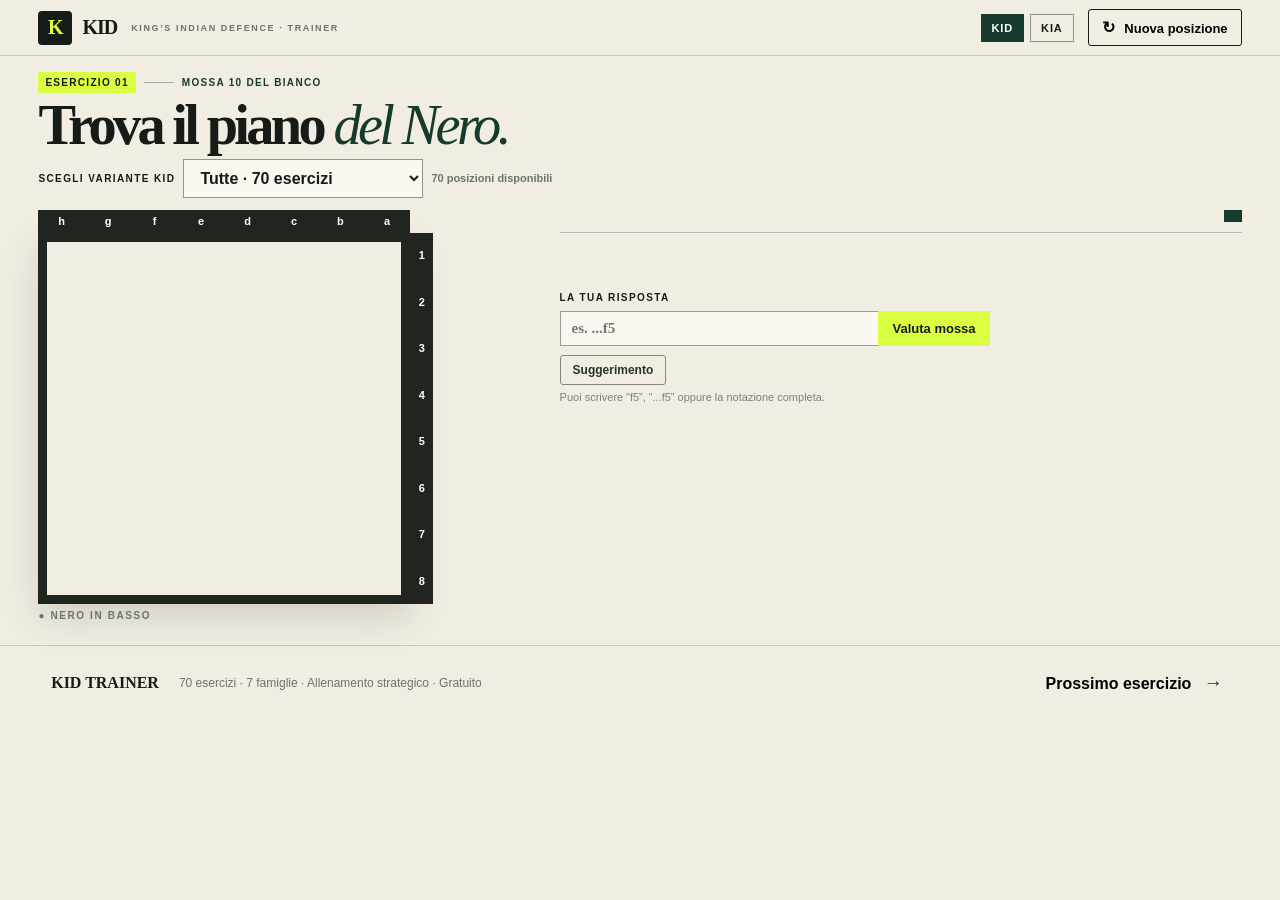
==== index.html @ 080a8f48 "Normalize chess piece notation everywhere v21" ====
<!doctype html><html lang="it"><head><meta charset="utf-8"><meta name="viewport" content="width=device-width,initial-scale=1"><meta name="description" content="Allenatore gratuito per le posizioni tipiche della King's Indian Defence."><title>KID — King's Indian Defence Trainer</title><link rel="stylesheet" href="style.css?v=20260824-21"><link rel="stylesheet" href="boardfix.css?v=20260824-21"><style>.hint-button{margin-top:9px;border:1px solid #7f857f;background:transparent;color:#26342d;padding:7px 12px;border-radius:3px;font-size:12px;font-weight:800}.hint-button:hover{background:#e8e5dc}.hint-choices{margin-top:9px;display:grid;grid-template-columns:repeat(2,minmax(0,1fr));gap:7px;max-width:430px}.hint-choices.hidden{display:none}.hint-choice{display:flex;align-items:center;gap:9px;width:100%;min-height:38px;padding:7px 10px;border:1px solid #a4a8a3;background:#faf8f0;color:#171b18;text-align:left;border-radius:3px;font-weight:800}.hint-letter{display:grid;place-items:center;flex:0 0 25px;height:25px;background:#163a2c;color:#fff;border-radius:2px;font-size:11px;font-weight:900}.hint-move{font-family:Georgia,serif;font-size:15px}.hint-note{grid-column:1/-1;margin-top:3px;font-size:10px;color:#747a75}@media(max-width:560px){.hint-choices{grid-template-columns:1fr}}</style></head><body><header class="topbar"><a class="brand" href="index.html?v=20260824-21" aria-label="KID home"><span class="brand-mark">K</span><span>KID</span></a><div class="tag">KING’S INDIAN DEFENCE · TRAINER</div><nav class="mode-nav"><a class="active" href="index.html?v=20260824-21">KID</a><a href="kia.html?v=20260824-21">KIA</a></nav><button id="newTop" class="new-button" type="button"><span>↻</span> Nuova posizione</button></header><main id="top"><section class="hero"><div class="eyebrow"><span id="exerciseNumber">ESERCIZIO 01</span><i></i><b id="moveNumber">Mossa 10 del Bianco</b></div><h1>Trova il piano <em>del Nero.</em></h1><div class="family-picker"><label for="familySelect">Scegli variante KID</label><select id="familySelect"><option value="ALL">Tutte · 70 esercizi</option><option value="MAR_DEL_PLATA">Mar del Plata · 10</option><option value="SAEMISCH">Sämisch · 10</option><option value="FIANCHETTO">Fianchetto · 10</option><option value="FOUR_PAWNS">Quattro Pedoni · 10</option><option value="AVERBAKH">Averbakh · 10</option><option value="PETROSIAN">Petrosian · 10</option><option value="GLIGORIC">Gligorić · 10</option></select><span id="familyCount">70 posizioni disponibili</span></div></section><section class="trainer"><div class="board-wrap"><div id="board" class="board"></div><div class="orientation">● NERO IN BASSO</div></div><div class="panel"><div class="variation"><span id="opening"></span><b id="lastMove"></b></div><p id="question" class="question"></p><form id="answerForm" style="margin-top:10px;max-width:430px"><label for="moveInput">La tua risposta</label><div class="answer-row" style="max-width:430px"><input id="moveInput" style="padding:8px 11px;font-size:15px" placeholder="es. ...f5" autocomplete="off"><button type="submit" style="padding:0 14px;font-size:13px">Valuta mossa</button></div><button id="hintButton" class="hint-button" type="button" aria-expanded="false">Suggerimento</button><div id="hintChoices" class="hint-choices hidden"></div><small>Puoi scrivere “f5”, “...f5” oppure la notazione completa.</small></form><div id="feedback" class="feedback hidden"><div class="score"><strong id="scoreValue"></strong><span>/10</span></div><div><h3 id="scoreTitle"></h3><p id="scoreText"></p></div></div><div id="solution" class="solution hidden"><span>MIGLIORE CONTINUAZIONE</span><strong id="bestMove"></strong><p id="idea"></p></div></div></section></main><footer><span>KID TRAINER</span><p>70 esercizi · 7 famiglie · Allenamento strategico · Gratuito</p><button id="newBottom">Prossimo esercizio <b>→</b></button></footer><script src="script.js?v=20260824-21"></script><script src="coordinates.js?v=20260824-21"></script><script src="ui-cleanup.js?v=20260824-21"></script><script>(function(){const btn=document.getElementById('hintButton'),box=document.getElementById('hintChoices'),inp=document.getElementById('moveInput'),form=document.getElementById('answerForm'),letters=['A','B','C','D'];if(!btn||!box||!inp||!form)return;function clean(v){return String(v||'').toLowerCase().replace(/[+#?!\s]/g,'').replace(/^\d+\.\.\./,'').replace(/^\.\.\./,'')}function notation(v){v=String(v||'').replace(/^\d+\.\.\./,'').replace(/^\.\.\./,'');return v.replace(/^([kqrbn])/i,m=>m.toUpperCase())}function raw(e){if(e&&e.best)return notation(e.best);if(e&&Array.isArray(e.answers)&&e.answers.length)return notation(e.answers[0]);return''}function hide(){box.classList.add('hidden');box.innerHTML='';btn.setAttribute('aria-expanded','false')}function shuffle(a){a=[...a];for(let i=a.length-1;i>0;i--){const j=Math.floor(Math.random()*(i+1));[a[i],a[j]]=[a[j],a[i]]}return a}function show(){if(typeof exercises==='undefined'||typeof current==='undefined')return;const e=exercises[current],correct=raw(e),pool=exercises.filter(x=>x!==e&&x.family===e.family).map(raw).concat(exercises.filter(x=>x!==e).map(raw)),seen=new Set([clean(correct)]),wrong=[];for(const m of pool){const k=clean(m);if(m&&k&&!seen.has(k)){seen.add(k);wrong.push(notation(m))}if(wrong.length===3)break}const moves=shuffle([correct,...wrong.slice(0,3)]);box.innerHTML='';moves.forEach((m,i)=>{m=notation(m);const b=document.createElement('button');b.type='button';b.className='hint-choice';b.innerHTML='<span class="hint-letter">'+letters[i]+'</span><span class="hint-move">...'+m+'</span>';b.addEventListener('click',()=>{inp.value='...'+m;form.requestSubmit()});box.appendChild(b)});const n=document.createElement('div');n.className='hint-note';n.textContent='Seleziona A, B, C o D: la valutazione parte subito.';box.appendChild(n);box.classList.remove('hidden');btn.setAttribute('aria-expanded','true')}btn.addEventListener('click',()=>box.classList.contains('hidden')?show():hide());['newTop','newBottom'].forEach(id=>document.getElementById(id)?.addEventListener('click',hide));document.getElementById('familySelect')?.addEventListener('change',hide);function normalizeVisible(){['lastMove','bestMove'].forEach(id=>{const el=document.getElementById(id);if(!el||!el.textContent)return;el.textContent=el.textContent.replace(/(^|(?:\d+\.{1,3}|\.\.\.))([kqrbn])(?=[a-h1-8x])/gi,(s,p,c)=>p+c.toUpperCase())});document.querySelectorAll('.hint-move').forEach(el=>{el.textContent=el.textContent.replace(/(^|\.\.\.)([kqrbn])(?=[a-h1-8x])/i,(s,p,c)=>p+c.toUpperCase())})}new MutationObserver(normalizeVisible).observe(document.body,{childList:true,subtree:true,characterData:true});normalizeVisible()})();</script></body></html>
---- style.css ----
:root{--ink:#171b18;--paper:#f1ede3;--acid:#d9ff43;--forest:#163a2c;--muted:#6d746e}*{box-sizing:border-box}html{scroll-behavior:smooth}body{margin:0;background:var(--paper);color:var(--ink);font-family:Arial,Helvetica,sans-serif}button,input,select{font:inherit}button{cursor:pointer}.topbar{height:68px;display:flex;align-items:center;padding:0 4vw;border-bottom:1px solid #c9c5bb;gap:22px}.brand{display:flex;align-items:center;gap:10px;color:var(--ink);text-decoration:none;font:900 23px Georgia,serif;letter-spacing:-1px}.brand-mark{display:grid;place-items:center;width:38px;height:38px;background:var(--ink);color:var(--acid);border-radius:4px;font-size:22px}.tag{font-size:10px;font-weight:800;letter-spacing:.18em;color:var(--muted)}.mode-nav{display:flex;gap:6px;margin-left:auto}.mode-nav a{display:inline-flex;align-items:center;justify-content:center;min-width:46px;padding:9px 11px;border:1px solid #8f948e;color:var(--ink);text-decoration:none;font-size:11px;font-weight:900;letter-spacing:.08em}.mode-nav a.active{background:var(--forest);border-color:var(--forest);color:#fff}.mode-nav a:hover{background:var(--acid);border-color:var(--ink);color:var(--ink)}.new-button{border:1px solid var(--ink);background:transparent;padding:10px 16px;border-radius:3px;font-weight:800}.new-button:hover{background:var(--ink);color:#fff}.new-button span{display:inline-block;margin-right:6px;font-size:16px}.hero{padding:30px 4vw 18px;max-width:1500px;margin:auto}.eyebrow{display:flex;align-items:center;gap:10px;color:var(--forest);font-size:11px;font-weight:900;letter-spacing:.13em;text-transform:uppercase}.eyebrow span{background:var(--acid);color:var(--ink);padding:6px 8px}.eyebrow i{width:30px;height:1px;background:#a9aaa3}.eyebrow b{font-weight:900}h1{margin:12px 0 10px;font:700 clamp(44px,6vw,84px)/.86 Georgia,serif;letter-spacing:-.065em;white-space:nowrap}h1 em{color:var(--forest);font-weight:400}.hero>p{max-width:620px;margin:0;font:15px/1.45 Georgia,serif;color:#525953}.family-picker{margin-top:18px;display:flex;align-items:center;gap:10px;flex-wrap:wrap}.family-picker label{margin:0;font-size:10px}.family-picker select{min-width:250px;padding:11px 40px 11px 13px;border:1px solid #91968f;background:#faf8f0;color:var(--ink);font-weight:800;outline:none}.family-picker select:focus{border-color:var(--forest);box-shadow:0 0 0 2px #d9ff4366}.family-picker span{font-size:11px;color:var(--muted);font-weight:700}.trainer{max-width:1500px;margin:0 auto;padding:6px 4vw 44px;display:grid;grid-template-columns:minmax(320px,535px) minmax(340px,1fr);gap:clamp(26px,5vw,76px);align-items:start}.board-wrap{position:relative;width:88%;max-width:535px;padding-top:26px;padding-right:26px}.board{width:100%;aspect-ratio:1;display:grid;grid-template-columns:repeat(8,1fr);border:10px solid #202520;box-shadow:0 14px 34px #25312828}.square{display:grid;place-items:center;position:relative}.light{background:#ded9ca}.dark{background:#41624f}.piece{font-family:"Times New Roman",serif;font-size:clamp(26px,4.4vw,55px);line-height:1;transform:translateY(-2px)}.white-piece{color:#faf8ed;text-shadow:0 1px 1px #000,0 0 2px #000}.black-piece{color:#111a14;text-shadow:0 1px 0 #8ba08c}.coord{display:none!important}.board-files-top{position:absolute;top:0;left:10px;right:36px;height:26px;display:grid;grid-template-columns:repeat(8,1fr);align-items:center;background:#202520;color:#fff;font:900 12px/1 Arial,sans-serif;text-transform:lowercase}.board-files-top span{text-align:center}.board-ranks-right{position:absolute;top:36px;right:0;bottom:26px;width:26px;display:grid;grid-template-rows:repeat(8,1fr);align-items:center;background:#202520;color:#fff;font:900 12px/1 Arial,sans-serif}.board-ranks-right span{text-align:center}.orientation{margin-top:9px;font-size:10px;font-weight:800;letter-spacing:.16em;color:var(--muted)}.panel{padding-top:0}.variation{display:flex;justify-content:space-between;align-items:center;padding-bottom:13px;border-bottom:1px solid #bbb9b1;font-size:10px;text-transform:uppercase;letter-spacing:.12em;font-weight:800;color:var(--muted)}.variation b{background:var(--forest);color:#fff;font-size:14px;padding:7px 10px;letter-spacing:0}.question{color:#555c56;font:16px/1.45 Georgia,serif;min-height:42px;margin-top:18px}form{margin-top:14px;max-width:470px}label{display:block;font-size:10px;text-transform:uppercase;font-weight:900;letter-spacing:.14em;margin-bottom:8px}.answer-row{display:flex;max-width:470px}input{min-width:0;flex:1;padding:10px 12px;background:#faf8f0;border:1px solid #999c96;border-right:0;outline:none;font:700 15px Georgia,serif}input:focus{border-color:var(--forest);box-shadow:inset 4px 0 var(--acid)}.answer-row button{padding:0 16px;border:0;background:var(--acid);color:var(--ink);font-weight:900;font-size:13px}.answer-row button:hover{background:#c7ef2c}form small{display:block;margin-top:6px;color:#7b807b;font-size:11px}.feedback{display:flex;gap:16px;align-items:center;margin-top:18px;padding:15px;border:1px solid #b8bcb5;background:#f8f5ec}.hidden{display:none}.score{min-width:66px;height:66px;display:flex;align-items:baseline;justify-content:center;background:var(--forest);color:#fff;border-radius:50%;padding-top:15px}.score strong{font:700 28px Georgia,serif;color:var(--acid)}.score span{font-size:11px}.feedback h3{margin:0 0 5px;font-size:14px}.feedback p{margin:0;color:#5d635e;line-height:1.4;font-size:13px}.solution{margin-top:12px;background:var(--ink);color:#fff;padding:18px 21px}.solution span{display:block;color:#a9b0aa;font-size:9px;letter-spacing:.17em;font-weight:900}.solution strong{display:block;color:var(--acid);font:700 28px Georgia,serif;margin:5px 0}.solution p{margin:0;color:#d1d5d0;font-size:13px;line-height:1.45}footer{border-top:1px solid #c9c5bb;min-height:74px;padding:18px 4vw;display:flex;align-items:center;gap:20px}footer>span{font:900 16px Georgia,serif}footer p{color:var(--muted);font-size:12px}footer button{margin-left:auto;border:0;background:transparent;font-weight:900}footer button b{color:var(--forest);font-size:19px;margin-left:8px}@media(min-width:851px){.topbar{height:56px;padding:0 3vw;gap:14px}.brand{font-size:20px}.brand-mark{width:34px;height:34px;font-size:20px}.tag{font-size:9px}.mode-nav a{min-width:42px;padding:7px 10px}.new-button{padding:8px 13px;font-size:13px}.hero{padding:16px 3vw 10px}.eyebrow{font-size:10px;gap:8px}.eyebrow span{padding:5px 7px}h1{margin:7px 0 8px;font-size:clamp(36px,4.4vw,62px);line-height:.9}.family-picker{margin-top:8px;gap:8px}.family-picker select{padding:9px 36px 9px 12px;min-width:240px}.trainer{padding:2px 3vw 24px;grid-template-columns:minmax(300px,470px) minmax(360px,1fr);gap:clamp(22px,4vw,58px)}.board-wrap{width:84%;max-width:470px;padding-top:23px;padding-right:23px}.board{border-width:9px}.board-files-top{height:23px;left:9px;right:32px;font-size:11px}.board-ranks-right{top:32px;bottom:23px;width:23px;font-size:11px}.orientation{margin-top:6px}.variation{padding-bottom:10px}.variation b{font-size:13px;padding:6px 9px}.question{font-size:15px;min-height:30px;margin-top:14px}form{margin-top:10px;max-width:420px}.answer-row{max-width:420px}input{padding:8px 11px;font-size:14px}.answer-row button{padding:0 14px;font-size:12px}.feedback{margin-top:12px;padding:12px}.solution{padding:14px 17px}.piece{font-size:clamp(24px,3.7vw,48px)}}@media(max-width:950px){.tag{display:none}.topbar{gap:12px}.mode-nav{margin-left:auto}}@media(max-width:850px){.topbar{height:66px}.hero{padding-top:30px}h1{white-space:normal;font-size:clamp(38px,7vw,60px)}.trainer{grid-template-columns:1fr;padding-top:10px}.board-wrap{width:88%;margin:auto}.board{border-width:8px}.board-files-top{left:8px;right:34px}.board-ranks-right{top:34px}.piece{font-size:clamp(30px,8.5vw,60px)}footer p{display:none}}@media(max-width:560px){.topbar{padding:0 3vw}.brand{font-size:20px}.brand-mark{width:34px;height:34px}.new-button{padding:9px 9px;font-size:11px}.new-button span{display:none}.mode-nav a{min-width:42px;padding:8px 8px}.hero{padding-bottom:16px}.hero>p{display:none}.family-picker{display:grid;grid-template-columns:1fr}.family-picker select{min-width:0;width:100%}.trainer{padding-left:3vw;padding-right:3vw;gap:24px}.answer-row{display:block;max-width:none}form{max-width:none}input{width:100%;border-right:1px solid #999c96}.answer-row button{width:100%;padding:12px}}
---- boardfix.css ----
/* KID-KIA board geometry fix — v20260824-14
   Coordinates are laid out in a 2x2 grid so the right 1–8 strip
   matches the chessboard row exactly and cannot extend into orientation text.
*/

.board-wrap{
  position:relative !important;
  width:84% !important;
  max-width:470px !important;
  display:grid !important;
  grid-template-columns:minmax(0,1fr) 23px !important;
  grid-template-rows:23px auto auto !important;
  gap:0 !important;
  padding:0 !important;
  align-items:stretch !important;
  box-sizing:border-box !important;
}

.board{
  grid-column:1 !important;
  grid-row:2 !important;
  width:100% !important;
  aspect-ratio:1 / 1 !important;
  display:grid !important;
  grid-template-columns:repeat(8,minmax(0,1fr)) !important;
  grid-template-rows:repeat(8,minmax(0,1fr)) !important;
  box-sizing:border-box !important;
  min-width:0 !important;
  min-height:0 !important;
  align-self:stretch !important;
  justify-self:stretch !important;
}

.board > .square{
  width:auto !important;
  height:auto !important;
  min-width:0 !important;
  min-height:0 !important;
  box-sizing:border-box !important;
}

.board-files-top{
  position:static !important;
  grid-column:1 !important;
  grid-row:1 !important;
  width:100% !important;
  height:23px !important;
  display:grid !important;
  grid-template-columns:repeat(8,minmax(0,1fr)) !important;
  align-items:center !important;
  background:#202520 !important;
  color:#fff !important;
  font:900 11px/1 Arial,sans-serif !important;
  text-transform:lowercase !important;
  pointer-events:none !important;
  box-sizing:border-box !important;
}

.board-files-top span{
  display:block !important;
  min-width:0 !important;
  text-align:center !important;
}

.board-ranks-right{
  position:static !important;
  grid-column:2 !important;
  grid-row:2 !important;
  width:23px !important;
  height:auto !important;
  display:grid !important;
  grid-template-rows:repeat(8,minmax(0,1fr)) !important;
  align-items:stretch !important;
  justify-items:stretch !important;
  align-self:stretch !important;
  justify-self:stretch !important;
  background:#202520 !important;
  color:#fff !important;
  font:900 11px/1 Arial,sans-serif !important;
  pointer-events:none !important;
  box-sizing:border-box !important;
}

.board-ranks-right span{
  display:flex !important;
  align-items:center !important;
  justify-content:center !important;
  min-height:0 !important;
  height:100% !important;
}

.orientation{
  grid-column:1 / span 2 !important;
  grid-row:3 !important;
  margin-top:6px !important;
}

@media(max-width:850px){
  .board-wrap{
    width:88% !important;
    max-width:535px !important;
    grid-template-columns:minmax(0,1fr) 24px !important;
    grid-template-rows:24px auto auto !important;
    margin-left:auto !important;
    margin-right:auto !important;
  }

  .board-files-top{height:24px !important;}
  .board-ranks-right{width:24px !important;}
}
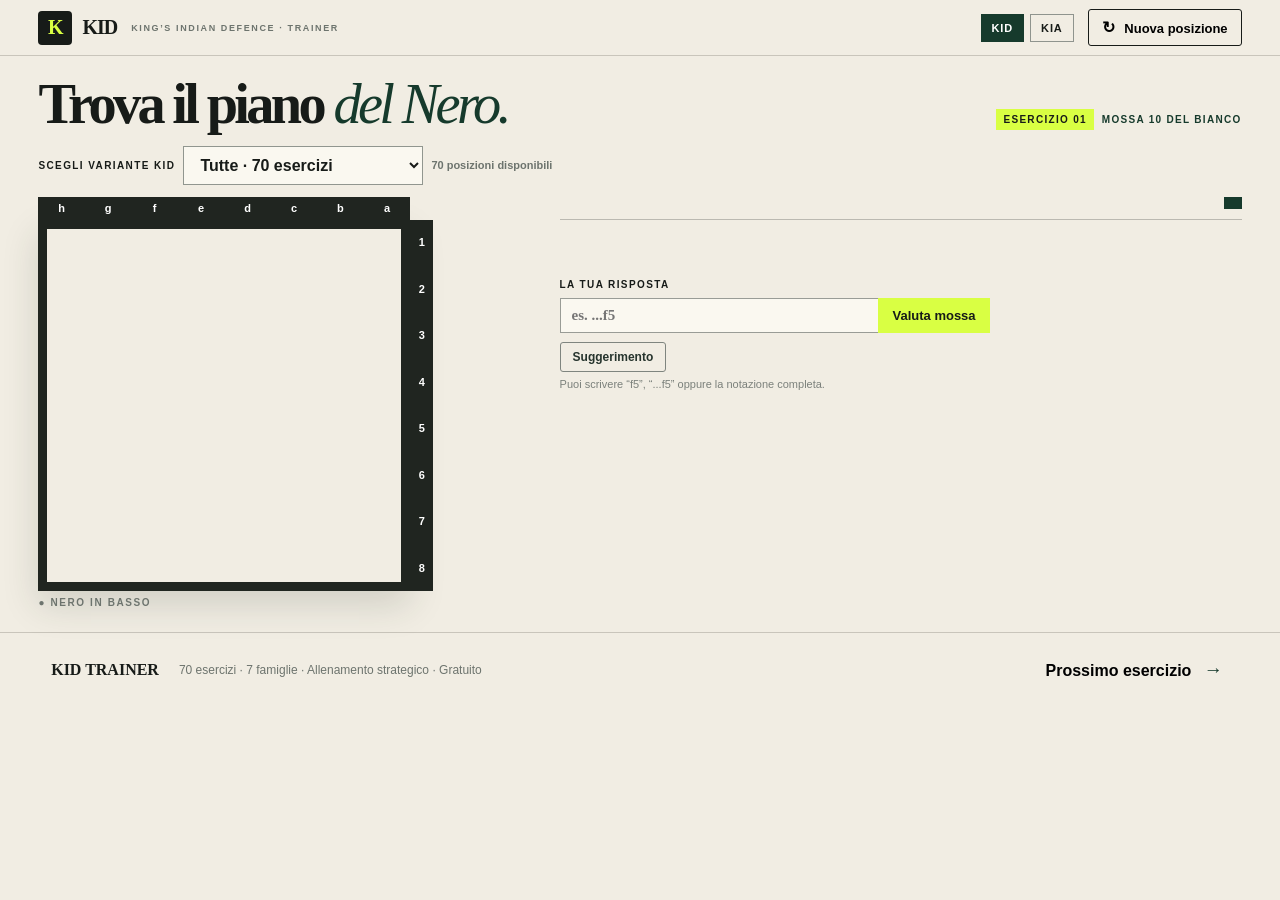
==== commit 99bed073: "Compact KID hero metadata on title row v24" ====
--- a/index.html
+++ b/index.html
@@ -1 +1 @@
-<!doctype html><html lang="it"><head><meta charset="utf-8"><meta name="viewport" content="width=device-width,initial-scale=1"><meta name="description" content="Allenatore gratuito per le posizioni tipiche della King's Indian Defence."><title>KID — King's Indian Defence Trainer</title><link rel="stylesheet" href="style.css?v=20260824-21"><link rel="stylesheet" href="boardfix.css?v=20260824-21"><style>.hint-button{margin-top:9px;border:1px solid #7f857f;background:transparent;color:#26342d;padding:7px 12px;border-radius:3px;font-size:12px;font-weight:800}.hint-button:hover{background:#e8e5dc}.hint-choices{margin-top:9px;display:grid;grid-template-columns:repeat(2,minmax(0,1fr));gap:7px;max-width:430px}.hint-choices.hidden{display:none}.hint-choice{display:flex;align-items:center;gap:9px;width:100%;min-height:38px;padding:7px 10px;border:1px solid #a4a8a3;background:#faf8f0;color:#171b18;text-align:left;border-radius:3px;font-weight:800}.hint-letter{display:grid;place-items:center;flex:0 0 25px;height:25px;background:#163a2c;color:#fff;border-radius:2px;font-size:11px;font-weight:900}.hint-move{font-family:Georgia,serif;font-size:15px}.hint-note{grid-column:1/-1;margin-top:3px;font-size:10px;color:#747a75}@media(max-width:560px){.hint-choices{grid-template-columns:1fr}}</style></head><body><header class="topbar"><a class="brand" href="index.html?v=20260824-21" aria-label="KID home"><span class="brand-mark">K</span><span>KID</span></a><div class="tag">KING’S INDIAN DEFENCE · TRAINER</div><nav class="mode-nav"><a class="active" href="index.html?v=20260824-21">KID</a><a href="kia.html?v=20260824-21">KIA</a></nav><button id="newTop" class="new-button" type="button"><span>↻</span> Nuova posizione</button></header><main id="top"><section class="hero"><div class="eyebrow"><span id="exerciseNumber">ESERCIZIO 01</span><i></i><b id="moveNumber">Mossa 10 del Bianco</b></div><h1>Trova il piano <em>del Nero.</em></h1><div class="family-picker"><label for="familySelect">Scegli variante KID</label><select id="familySelect"><option value="ALL">Tutte · 70 esercizi</option><option value="MAR_DEL_PLATA">Mar del Plata · 10</option><option value="SAEMISCH">Sämisch · 10</option><option value="FIANCHETTO">Fianchetto · 10</option><option value="FOUR_PAWNS">Quattro Pedoni · 10</option><option value="AVERBAKH">Averbakh · 10</option><option value="PETROSIAN">Petrosian · 10</option><option value="GLIGORIC">Gligorić · 10</option></select><span id="familyCount">70 posizioni disponibili</span></div></section><section class="trainer"><div class="board-wrap"><div id="board" class="board"></div><div class="orientation">● NERO IN BASSO</div></div><div class="panel"><div class="variation"><span id="opening"></span><b id="lastMove"></b></div><p id="question" class="question"></p><form id="answerForm" style="margin-top:10px;max-width:430px"><label for="moveInput">La tua risposta</label><div class="answer-row" style="max-width:430px"><input id="moveInput" style="padding:8px 11px;font-size:15px" placeholder="es. ...f5" autocomplete="off"><button type="submit" style="padding:0 14px;font-size:13px">Valuta mossa</button></div><button id="hintButton" class="hint-button" type="button" aria-expanded="false">Suggerimento</button><div id="hintChoices" class="hint-choices hidden"></div><small>Puoi scrivere “f5”, “...f5” oppure la notazione completa.</small></form><div id="feedback" class="feedback hidden"><div class="score"><strong id="scoreValue"></strong><span>/10</span></div><div><h3 id="scoreTitle"></h3><p id="scoreText"></p></div></div><div id="solution" class="solution hidden"><span>MIGLIORE CONTINUAZIONE</span><strong id="bestMove"></strong><p id="idea"></p></div></div></section></main><footer><span>KID TRAINER</span><p>70 esercizi · 7 famiglie · Allenamento strategico · Gratuito</p><button id="newBottom">Prossimo esercizio <b>→</b></button></footer><script src="script.js?v=20260824-21"></script><script src="coordinates.js?v=20260824-21"></script><script src="ui-cleanup.js?v=20260824-21"></script><script>(function(){const btn=document.getElementById('hintButton'),box=document.getElementById('hintChoices'),inp=document.getElementById('moveInput'),form=document.getElementById('answerForm'),letters=['A','B','C','D'];if(!btn||!box||!inp||!form)return;function clean(v){return String(v||'').toLowerCase().replace(/[+#?!\s]/g,'').replace(/^\d+\.\.\./,'').replace(/^\.\.\./,'')}function notation(v){v=String(v||'').replace(/^\d+\.\.\./,'').replace(/^\.\.\./,'');return v.replace(/^([kqrbn])/i,m=>m.toUpperCase())}function raw(e){if(e&&e.best)return notation(e.best);if(e&&Array.isArray(e.answers)&&e.answers.length)return notation(e.answers[0]);return''}function hide(){box.classList.add('hidden');box.innerHTML='';btn.setAttribute('aria-expanded','false')}function shuffle(a){a=[...a];for(let i=a.length-1;i>0;i--){const j=Math.floor(Math.random()*(i+1));[a[i],a[j]]=[a[j],a[i]]}return a}function show(){if(typeof exercises==='undefined'||typeof current==='undefined')return;const e=exercises[current],correct=raw(e),pool=exercises.filter(x=>x!==e&&x.family===e.family).map(raw).concat(exercises.filter(x=>x!==e).map(raw)),seen=new Set([clean(correct)]),wrong=[];for(const m of pool){const k=clean(m);if(m&&k&&!seen.has(k)){seen.add(k);wrong.push(notation(m))}if(wrong.length===3)break}const moves=shuffle([correct,...wrong.slice(0,3)]);box.innerHTML='';moves.forEach((m,i)=>{m=notation(m);const b=document.createElement('button');b.type='button';b.className='hint-choice';b.innerHTML='<span class="hint-letter">'+letters[i]+'</span><span class="hint-move">...'+m+'</span>';b.addEventListener('click',()=>{inp.value='...'+m;form.requestSubmit()});box.appendChild(b)});const n=document.createElement('div');n.className='hint-note';n.textContent='Seleziona A, B, C o D: la valutazione parte subito.';box.appendChild(n);box.classList.remove('hidden');btn.setAttribute('aria-expanded','true')}btn.addEventListener('click',()=>box.classList.contains('hidden')?show():hide());['newTop','newBottom'].forEach(id=>document.getElementById(id)?.addEventListener('click',hide));document.getElementById('familySelect')?.addEventListener('change',hide);function normalizeVisible(){['lastMove','bestMove'].forEach(id=>{const el=document.getElementById(id);if(!el||!el.textContent)return;el.textContent=el.textContent.replace(/(^|(?:\d+\.{1,3}|\.\.\.))([kqrbn])(?=[a-h1-8x])/gi,(s,p,c)=>p+c.toUpperCase())});document.querySelectorAll('.hint-move').forEach(el=>{el.textContent=el.textContent.replace(/(^|\.\.\.)([kqrbn])(?=[a-h1-8x])/i,(s,p,c)=>p+c.toUpperCase())})}new MutationObserver(normalizeVisible).observe(document.body,{childList:true,subtree:true,characterData:true});normalizeVisible()})();</script></body></html>+<!doctype html><html lang="it"><head><meta charset="utf-8"><meta name="viewport" content="width=device-width,initial-scale=1"><meta name="description" content="Allenatore gratuito per le posizioni tipiche della King's Indian Defence."><title>KID — King's Indian Defence Trainer</title><link rel="stylesheet" href="style.css?v=20260824-24"><link rel="stylesheet" href="boardfix.css?v=20260824-24"><style>.hint-button{margin-top:9px;border:1px solid #7f857f;background:transparent;color:#26342d;padding:7px 12px;border-radius:3px;font-size:12px;font-weight:800}.hint-button:hover{background:#e8e5dc}.hint-choices{margin-top:9px;display:grid;grid-template-columns:repeat(2,minmax(0,1fr));gap:7px;max-width:430px}.hint-choices.hidden{display:none}.hint-choice{display:flex;align-items:center;gap:9px;width:100%;min-height:38px;padding:7px 10px;border:1px solid #a4a8a3;background:#faf8f0;color:#171b18;text-align:left;border-radius:3px;font-weight:800}.hint-letter{display:grid;place-items:center;flex:0 0 25px;height:25px;background:#163a2c;color:#fff;border-radius:2px;font-size:11px;font-weight:900}.hint-move{font-family:Georgia,serif;font-size:15px}.hint-note{grid-column:1/-1;margin-top:3px;font-size:10px;color:#747a75}.hero-title-row{display:flex;align-items:flex-end;justify-content:space-between;gap:24px}.hero-title-row h1{margin-right:auto}.hero-title-row .eyebrow{margin-left:auto;padding-bottom:8px;white-space:nowrap;justify-content:flex-end}.hero-title-row .eyebrow i{display:none}@media(max-width:850px){.hero-title-row{display:block}.hero-title-row .eyebrow{margin:8px 0 0;padding-bottom:0;justify-content:flex-start;white-space:normal}.hero-title-row h1{margin-right:0}}@media(max-width:560px){.hint-choices{grid-template-columns:1fr}}</style></head><body><header class="topbar"><a class="brand" href="index.html?v=20260824-24" aria-label="KID home"><span class="brand-mark">K</span><span>KID</span></a><div class="tag">KING’S INDIAN DEFENCE · TRAINER</div><nav class="mode-nav"><a class="active" href="index.html?v=20260824-24">KID</a><a href="kia.html?v=20260824-24">KIA</a></nav><button id="newTop" class="new-button" type="button"><span>↻</span> Nuova posizione</button></header><main id="top"><section class="hero"><div class="hero-title-row"><h1>Trova il piano <em>del Nero.</em></h1><div class="eyebrow"><span id="exerciseNumber">ESERCIZIO 01</span><i></i><b id="moveNumber">Mossa 10 del Bianco</b></div></div><div class="family-picker"><label for="familySelect">Scegli variante KID</label><select id="familySelect"><option value="ALL">Tutte · 70 esercizi</option><option value="MAR_DEL_PLATA">Mar del Plata · 10</option><option value="SAEMISCH">Sämisch · 10</option><option value="FIANCHETTO">Fianchetto · 10</option><option value="FOUR_PAWNS">Quattro Pedoni · 10</option><option value="AVERBAKH">Averbakh · 10</option><option value="PETROSIAN">Petrosian · 10</option><option value="GLIGORIC">Gligorić · 10</option></select><span id="familyCount">70 posizioni disponibili</span></div></section><section class="trainer"><div class="board-wrap"><div id="board" class="board"></div><div class="orientation">● NERO IN BASSO</div></div><div class="panel"><div class="variation"><span id="opening"></span><b id="lastMove"></b></div><p id="question" class="question"></p><form id="answerForm" style="margin-top:10px;max-width:430px"><label for="moveInput">La tua risposta</label><div class="answer-row" style="max-width:430px"><input id="moveInput" style="padding:8px 11px;font-size:15px" placeholder="es. ...f5" autocomplete="off"><button type="submit" style="padding:0 14px;font-size:13px">Valuta mossa</button></div><button id="hintButton" class="hint-button" type="button" aria-expanded="false">Suggerimento</button><div id="hintChoices" class="hint-choices hidden"></div><small>Puoi scrivere “f5”, “...f5” oppure la notazione completa.</small></form><div id="feedback" class="feedback hidden"><div class="score"><strong id="scoreValue"></strong><span>/10</span></div><div><h3 id="scoreTitle"></h3><p id="scoreText"></p></div></div><div id="solution" class="solution hidden"><span>MIGLIORE CONTINUAZIONE</span><strong id="bestMove"></strong><p id="idea"></p></div></div></section></main><footer><span>KID TRAINER</span><p>70 esercizi · 7 famiglie · Allenamento strategico · Gratuito</p><button id="newBottom">Prossimo esercizio <b>→</b></button></footer><script src="script.js?v=20260824-24"></script><script src="coordinates.js?v=20260824-24"></script><script src="ui-cleanup.js?v=20260824-24"></script><script>(function(){const btn=document.getElementById('hintButton'),box=document.getElementById('hintChoices'),inp=document.getElementById('moveInput'),form=document.getElementById('answerForm'),letters=['A','B','C','D'];if(!btn||!box||!inp||!form)return;function clean(v){return String(v||'').toLowerCase().replace(/[+#?!\s]/g,'').replace(/^\d+\.\.\./,'').replace(/^\.\.\./,'')}function notation(v){v=String(v||'').replace(/^\d+\.\.\./,'').replace(/^\.\.\./,'');return v.replace(/^([kqrbn])/i,m=>m.toUpperCase())}function raw(e){if(e&&e.best)return notation(e.best);if(e&&Array.isArray(e.answers)&&e.answers.length)return notation(e.answers[0]);return''}function hide(){box.classList.add('hidden');box.innerHTML='';btn.setAttribute('aria-expanded','false')}function shuffle(a){a=[...a];for(let i=a.length-1;i>0;i--){const j=Math.floor(Math.random()*(i+1));[a[i],a[j]]=[a[j],a[i]]}return a}function show(){if(typeof exercises==='undefined'||typeof current==='undefined')return;const e=exercises[current],correct=raw(e),pool=exercises.filter(x=>x!==e&&x.family===e.family).map(raw).concat(exercises.filter(x=>x!==e).map(raw)),seen=new Set([clean(correct)]),wrong=[];for(const m of pool){const k=clean(m);if(m&&k&&!seen.has(k)){seen.add(k);wrong.push(notation(m))}if(wrong.length===3)break}const moves=shuffle([correct,...wrong.slice(0,3)]);box.innerHTML='';moves.forEach((m,i)=>{m=notation(m);const b=document.createElement('button');b.type='button';b.className='hint-choice';b.innerHTML='<span class="hint-letter">'+letters[i]+'</span><span class="hint-move">...'+m+'</span>';b.addEventListener('click',()=>{inp.value='...'+m;form.requestSubmit()});box.appendChild(b)});const n=document.createElement('div');n.className='hint-note';n.textContent='Seleziona A, B, C o D: la valutazione parte subito.';box.appendChild(n);box.classList.remove('hidden');btn.setAttribute('aria-expanded','true')}btn.addEventListener('click',()=>box.classList.contains('hidden')?show():hide());['newTop','newBottom'].forEach(id=>document.getElementById(id)?.addEventListener('click',hide));document.getElementById('familySelect')?.addEventListener('change',hide)})();</script></body></html>
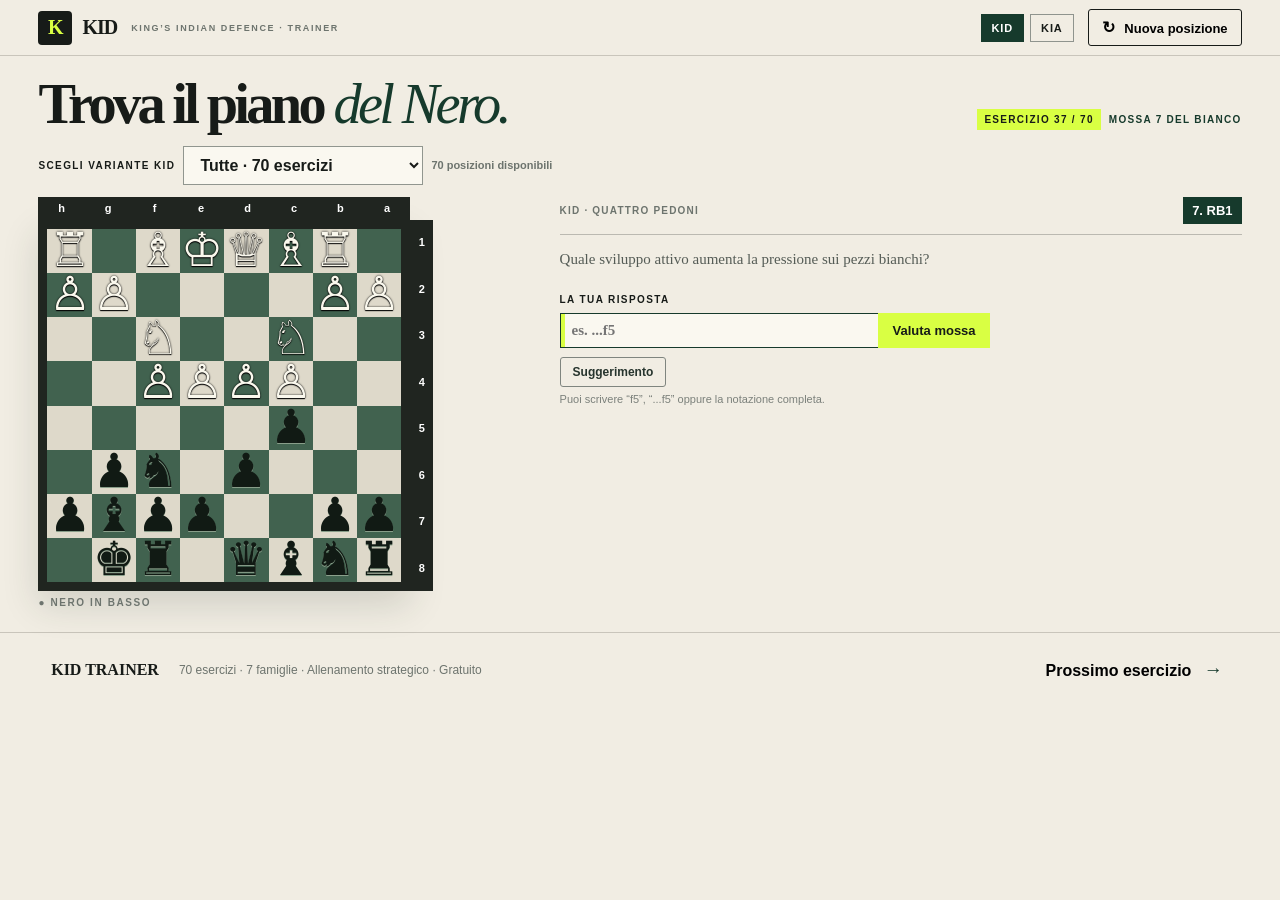
==== commit db5cb159: "Use validated legal hint options and v27 assets" ====
--- a/index.html
+++ b/index.html
@@ -1 +1 @@
-<!doctype html><html lang="it"><head><meta charset="utf-8"><meta name="viewport" content="width=device-width,initial-scale=1"><meta name="description" content="Allenatore gratuito per le posizioni tipiche della King's Indian Defence."><title>KID — King's Indian Defence Trainer</title><link rel="stylesheet" href="style.css?v=20260824-24"><link rel="stylesheet" href="boardfix.css?v=20260824-24"><style>.hint-button{margin-top:9px;border:1px solid #7f857f;background:transparent;color:#26342d;padding:7px 12px;border-radius:3px;font-size:12px;font-weight:800}.hint-button:hover{background:#e8e5dc}.hint-choices{margin-top:9px;display:grid;grid-template-columns:repeat(2,minmax(0,1fr));gap:7px;max-width:430px}.hint-choices.hidden{display:none}.hint-choice{display:flex;align-items:center;gap:9px;width:100%;min-height:38px;padding:7px 10px;border:1px solid #a4a8a3;background:#faf8f0;color:#171b18;text-align:left;border-radius:3px;font-weight:800}.hint-letter{display:grid;place-items:center;flex:0 0 25px;height:25px;background:#163a2c;color:#fff;border-radius:2px;font-size:11px;font-weight:900}.hint-move{font-family:Georgia,serif;font-size:15px}.hint-note{grid-column:1/-1;margin-top:3px;font-size:10px;color:#747a75}.hero-title-row{display:flex;align-items:flex-end;justify-content:space-between;gap:24px}.hero-title-row h1{margin-right:auto}.hero-title-row .eyebrow{margin-left:auto;padding-bottom:8px;white-space:nowrap;justify-content:flex-end}.hero-title-row .eyebrow i{display:none}@media(max-width:850px){.hero-title-row{display:block}.hero-title-row .eyebrow{margin:8px 0 0;padding-bottom:0;justify-content:flex-start;white-space:normal}.hero-title-row h1{margin-right:0}}@media(max-width:560px){.hint-choices{grid-template-columns:1fr}}</style></head><body><header class="topbar"><a class="brand" href="index.html?v=20260824-24" aria-label="KID home"><span class="brand-mark">K</span><span>KID</span></a><div class="tag">KING’S INDIAN DEFENCE · TRAINER</div><nav class="mode-nav"><a class="active" href="index.html?v=20260824-24">KID</a><a href="kia.html?v=20260824-24">KIA</a></nav><button id="newTop" class="new-button" type="button"><span>↻</span> Nuova posizione</button></header><main id="top"><section class="hero"><div class="hero-title-row"><h1>Trova il piano <em>del Nero.</em></h1><div class="eyebrow"><span id="exerciseNumber">ESERCIZIO 01</span><i></i><b id="moveNumber">Mossa 10 del Bianco</b></div></div><div class="family-picker"><label for="familySelect">Scegli variante KID</label><select id="familySelect"><option value="ALL">Tutte · 70 esercizi</option><option value="MAR_DEL_PLATA">Mar del Plata · 10</option><option value="SAEMISCH">Sämisch · 10</option><option value="FIANCHETTO">Fianchetto · 10</option><option value="FOUR_PAWNS">Quattro Pedoni · 10</option><option value="AVERBAKH">Averbakh · 10</option><option value="PETROSIAN">Petrosian · 10</option><option value="GLIGORIC">Gligorić · 10</option></select><span id="familyCount">70 posizioni disponibili</span></div></section><section class="trainer"><div class="board-wrap"><div id="board" class="board"></div><div class="orientation">● NERO IN BASSO</div></div><div class="panel"><div class="variation"><span id="opening"></span><b id="lastMove"></b></div><p id="question" class="question"></p><form id="answerForm" style="margin-top:10px;max-width:430px"><label for="moveInput">La tua risposta</label><div class="answer-row" style="max-width:430px"><input id="moveInput" style="padding:8px 11px;font-size:15px" placeholder="es. ...f5" autocomplete="off"><button type="submit" style="padding:0 14px;font-size:13px">Valuta mossa</button></div><button id="hintButton" class="hint-button" type="button" aria-expanded="false">Suggerimento</button><div id="hintChoices" class="hint-choices hidden"></div><small>Puoi scrivere “f5”, “...f5” oppure la notazione completa.</small></form><div id="feedback" class="feedback hidden"><div class="score"><strong id="scoreValue"></strong><span>/10</span></div><div><h3 id="scoreTitle"></h3><p id="scoreText"></p></div></div><div id="solution" class="solution hidden"><span>MIGLIORE CONTINUAZIONE</span><strong id="bestMove"></strong><p id="idea"></p></div></div></section></main><footer><span>KID TRAINER</span><p>70 esercizi · 7 famiglie · Allenamento strategico · Gratuito</p><button id="newBottom">Prossimo esercizio <b>→</b></button></footer><script src="script.js?v=20260824-24"></script><script src="coordinates.js?v=20260824-24"></script><script src="ui-cleanup.js?v=20260824-24"></script><script>(function(){const btn=document.getElementById('hintButton'),box=document.getElementById('hintChoices'),inp=document.getElementById('moveInput'),form=document.getElementById('answerForm'),letters=['A','B','C','D'];if(!btn||!box||!inp||!form)return;function clean(v){return String(v||'').toLowerCase().replace(/[+#?!\s]/g,'').replace(/^\d+\.\.\./,'').replace(/^\.\.\./,'')}function notation(v){v=String(v||'').replace(/^\d+\.\.\./,'').replace(/^\.\.\./,'');return v.replace(/^([kqrbn])/i,m=>m.toUpperCase())}function raw(e){if(e&&e.best)return notation(e.best);if(e&&Array.isArray(e.answers)&&e.answers.length)return notation(e.answers[0]);return''}function hide(){box.classList.add('hidden');box.innerHTML='';btn.setAttribute('aria-expanded','false')}function shuffle(a){a=[...a];for(let i=a.length-1;i>0;i--){const j=Math.floor(Math.random()*(i+1));[a[i],a[j]]=[a[j],a[i]]}return a}function show(){if(typeof exercises==='undefined'||typeof current==='undefined')return;const e=exercises[current],correct=raw(e),pool=exercises.filter(x=>x!==e&&x.family===e.family).map(raw).concat(exercises.filter(x=>x!==e).map(raw)),seen=new Set([clean(correct)]),wrong=[];for(const m of pool){const k=clean(m);if(m&&k&&!seen.has(k)){seen.add(k);wrong.push(notation(m))}if(wrong.length===3)break}const moves=shuffle([correct,...wrong.slice(0,3)]);box.innerHTML='';moves.forEach((m,i)=>{m=notation(m);const b=document.createElement('button');b.type='button';b.className='hint-choice';b.innerHTML='<span class="hint-letter">'+letters[i]+'</span><span class="hint-move">...'+m+'</span>';b.addEventListener('click',()=>{inp.value='...'+m;form.requestSubmit()});box.appendChild(b)});const n=document.createElement('div');n.className='hint-note';n.textContent='Seleziona A, B, C o D: la valutazione parte subito.';box.appendChild(n);box.classList.remove('hidden');btn.setAttribute('aria-expanded','true')}btn.addEventListener('click',()=>box.classList.contains('hidden')?show():hide());['newTop','newBottom'].forEach(id=>document.getElementById(id)?.addEventListener('click',hide));document.getElementById('familySelect')?.addEventListener('change',hide)})();</script></body></html>+<!doctype html><html lang="it"><head><meta charset="utf-8"><meta name="viewport" content="width=device-width,initial-scale=1"><meta name="description" content="Allenatore gratuito per le posizioni tipiche della King's Indian Defence."><title>KID — King's Indian Defence Trainer</title><link rel="stylesheet" href="style.css?v=20260824-27"><link rel="stylesheet" href="boardfix.css?v=20260824-27"><style>.hint-button{margin-top:9px;border:1px solid #7f857f;background:transparent;color:#26342d;padding:7px 12px;border-radius:3px;font-size:12px;font-weight:800}.hint-button:hover{background:#e8e5dc}.hint-choices{margin-top:9px;display:grid;grid-template-columns:repeat(2,minmax(0,1fr));gap:7px;max-width:430px}.hint-choices.hidden{display:none}.hint-choice{display:flex;align-items:center;gap:9px;width:100%;min-height:38px;padding:7px 10px;border:1px solid #a4a8a3;background:#faf8f0;color:#171b18;text-align:left;border-radius:3px;font-weight:800}.hint-letter{display:grid;place-items:center;flex:0 0 25px;height:25px;background:#163a2c;color:#fff;border-radius:2px;font-size:11px;font-weight:900}.hint-move{font-family:Georgia,serif;font-size:15px}.hint-note{grid-column:1/-1;margin-top:3px;font-size:10px;color:#747a75}.hero-title-row{display:flex;align-items:flex-end;justify-content:space-between;gap:24px}.hero-title-row h1{margin-right:auto}.hero-title-row .eyebrow{margin-left:auto;padding-bottom:8px;white-space:nowrap;justify-content:flex-end}.hero-title-row .eyebrow i{display:none}@media(max-width:850px){.hero-title-row{display:block}.hero-title-row .eyebrow{margin:8px 0 0;padding-bottom:0;justify-content:flex-start;white-space:normal}.hero-title-row h1{margin-right:0}}@media(max-width:560px){.hint-choices{grid-template-columns:1fr}}</style></head><body><header class="topbar"><a class="brand" href="index.html?v=20260824-27" aria-label="KID home"><span class="brand-mark">K</span><span>KID</span></a><div class="tag">KING’S INDIAN DEFENCE · TRAINER</div><nav class="mode-nav"><a class="active" href="index.html?v=20260824-27">KID</a><a href="kia.html?v=20260824-27">KIA</a></nav><button id="newTop" class="new-button" type="button"><span>↻</span> Nuova posizione</button></header><main id="top"><section class="hero"><div class="hero-title-row"><h1>Trova il piano <em>del Nero.</em></h1><div class="eyebrow"><span id="exerciseNumber">ESERCIZIO 01</span><i></i><b id="moveNumber">Mossa 10 del Bianco</b></div></div><div class="family-picker"><label for="familySelect">Scegli variante KID</label><select id="familySelect"><option value="ALL">Tutte · 70 esercizi</option><option value="MAR_DEL_PLATA">Mar del Plata · 10</option><option value="SAEMISCH">Sämisch · 10</option><option value="FIANCHETTO">Fianchetto · 10</option><option value="FOUR_PAWNS">Quattro Pedoni · 10</option><option value="AVERBAKH">Averbakh · 10</option><option value="PETROSIAN">Petrosian · 10</option><option value="GLIGORIC">Gligorić · 10</option></select><span id="familyCount">70 posizioni disponibili</span></div></section><section class="trainer"><div class="board-wrap"><div id="board" class="board"></div><div class="orientation">● NERO IN BASSO</div></div><div class="panel"><div class="variation"><span id="opening"></span><b id="lastMove"></b></div><p id="question" class="question"></p><form id="answerForm" style="margin-top:10px;max-width:430px"><label for="moveInput">La tua risposta</label><div class="answer-row" style="max-width:430px"><input id="moveInput" style="padding:8px 11px;font-size:15px" placeholder="es. ...f5" autocomplete="off"><button type="submit" style="padding:0 14px;font-size:13px">Valuta mossa</button></div><button id="hintButton" class="hint-button" type="button" aria-expanded="false">Suggerimento</button><div id="hintChoices" class="hint-choices hidden"></div><small>Puoi scrivere “f5”, “...f5” oppure la notazione completa.</small></form><div id="feedback" class="feedback hidden"><div class="score"><strong id="scoreValue"></strong><span>/10</span></div><div><h3 id="scoreTitle"></h3><p id="scoreText"></p></div></div><div id="solution" class="solution hidden"><span>MIGLIORE CONTINUAZIONE</span><strong id="bestMove"></strong><p id="idea"></p></div></div></section></main><footer><span>KID TRAINER</span><p>70 esercizi · 7 famiglie · Allenamento strategico · Gratuito</p><button id="newBottom">Prossimo esercizio <b>→</b></button></footer><script src="script.js?v=20260824-27"></script><script src="coordinates.js?v=20260824-27"></script><script src="ui-cleanup.js?v=20260824-27"></script><script>(function(){const btn=document.getElementById('hintButton'),box=document.getElementById('hintChoices'),inp=document.getElementById('moveInput'),form=document.getElementById('answerForm'),letters=['A','B','C','D'];if(!btn||!box||!inp||!form)return;function notation(v){v=String(v||'').replace(/^\d+\.\.\./,'').replace(/^\.\.\./,'');return v.replace(/^([kqrbn])/i,m=>m.toUpperCase())}function hide(){box.classList.add('hidden');box.innerHTML='';btn.setAttribute('aria-expanded','false')}function shuffle(a){a=[...a];for(let i=a.length-1;i>0;i--){const j=Math.floor(Math.random()*(i+1));[a[i],a[j]]=[a[j],a[i]]}return a}function show(){if(typeof exercises==='undefined'||typeof current==='undefined')return;const e=exercises[current],raw=Array.isArray(e.options)?e.options.slice(0,4):[];if(raw.length!==4)return;const moves=shuffle(raw.map(notation));box.innerHTML='';moves.forEach((m,i)=>{const b=document.createElement('button');b.type='button';b.className='hint-choice';b.innerHTML='<span class="hint-letter">'+letters[i]+'</span><span class="hint-move">...'+m+'</span>';b.addEventListener('click',()=>{inp.value='...'+m;form.requestSubmit()});box.appendChild(b)});const n=document.createElement('div');n.className='hint-note';n.textContent='Seleziona A, B, C o D: tutte le alternative mostrate sono mosse legali nella posizione.';box.appendChild(n);box.classList.remove('hidden');btn.setAttribute('aria-expanded','true')}btn.addEventListener('click',()=>box.classList.contains('hidden')?show():hide());['newTop','newBottom'].forEach(id=>document.getElementById(id)?.addEventListener('click',hide));document.getElementById('familySelect')?.addEventListener('change',hide)})();</script></body></html>
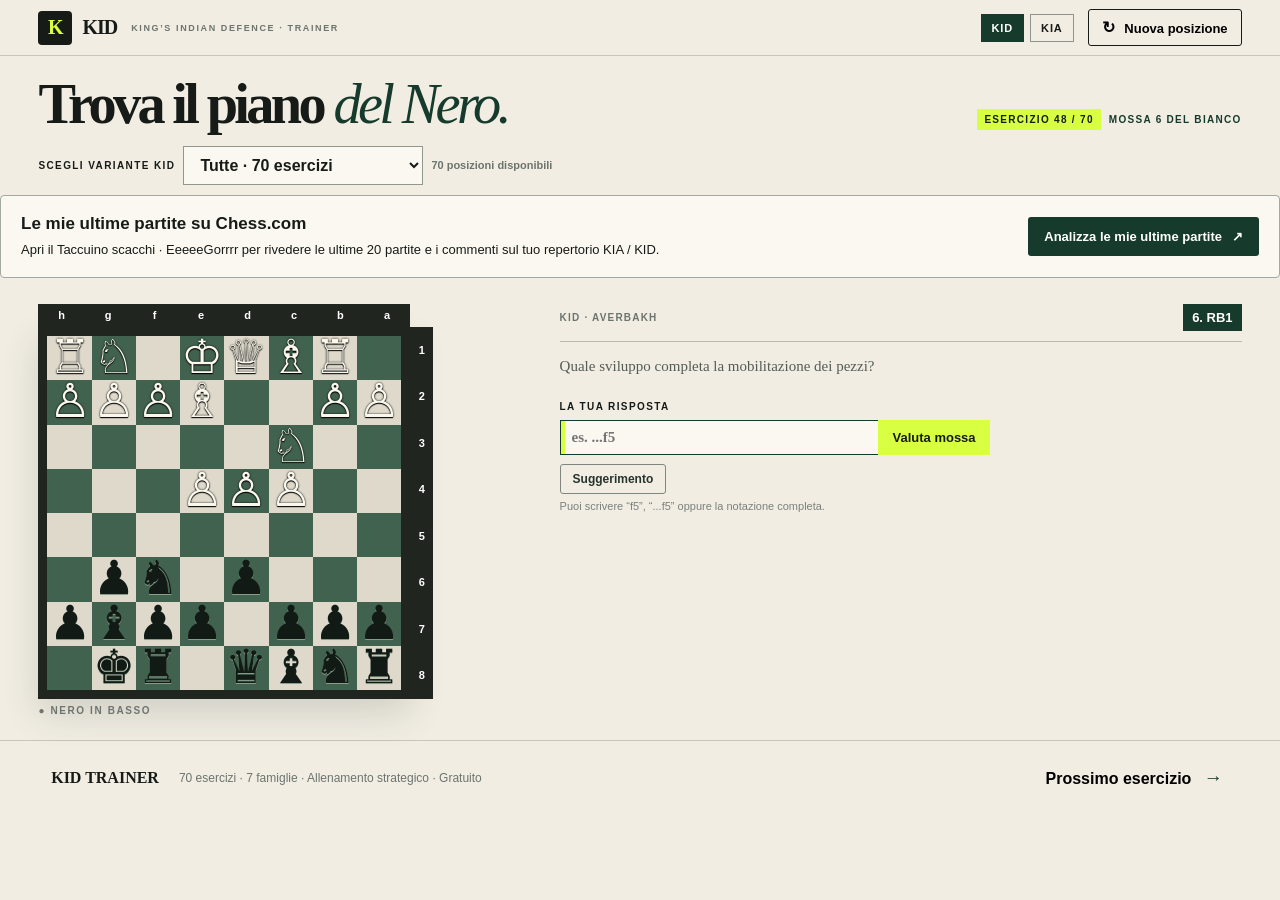
==== commit 6953cdc8: "Add latest Chess.com games analysis link to KID trainer" ====
--- a/index.html
+++ b/index.html
@@ -1 +1 @@
-<!doctype html><html lang="it"><head><meta charset="utf-8"><meta name="viewport" content="width=device-width,initial-scale=1"><meta name="description" content="Allenatore gratuito per le posizioni tipiche della King's Indian Defence."><title>KID — King's Indian Defence Trainer</title><link rel="stylesheet" href="style.css?v=20260824-27"><link rel="stylesheet" href="boardfix.css?v=20260824-27"><style>.hint-button{margin-top:9px;border:1px solid #7f857f;background:transparent;color:#26342d;padding:7px 12px;border-radius:3px;font-size:12px;font-weight:800}.hint-button:hover{background:#e8e5dc}.hint-choices{margin-top:9px;display:grid;grid-template-columns:repeat(2,minmax(0,1fr));gap:7px;max-width:430px}.hint-choices.hidden{display:none}.hint-choice{display:flex;align-items:center;gap:9px;width:100%;min-height:38px;padding:7px 10px;border:1px solid #a4a8a3;background:#faf8f0;color:#171b18;text-align:left;border-radius:3px;font-weight:800}.hint-letter{display:grid;place-items:center;flex:0 0 25px;height:25px;background:#163a2c;color:#fff;border-radius:2px;font-size:11px;font-weight:900}.hint-move{font-family:Georgia,serif;font-size:15px}.hint-note{grid-column:1/-1;margin-top:3px;font-size:10px;color:#747a75}.hero-title-row{display:flex;align-items:flex-end;justify-content:space-between;gap:24px}.hero-title-row h1{margin-right:auto}.hero-title-row .eyebrow{margin-left:auto;padding-bottom:8px;white-space:nowrap;justify-content:flex-end}.hero-title-row .eyebrow i{display:none}@media(max-width:850px){.hero-title-row{display:block}.hero-title-row .eyebrow{margin:8px 0 0;padding-bottom:0;justify-content:flex-start;white-space:normal}.hero-title-row h1{margin-right:0}}@media(max-width:560px){.hint-choices{grid-template-columns:1fr}}</style></head><body><header class="topbar"><a class="brand" href="index.html?v=20260824-27" aria-label="KID home"><span class="brand-mark">K</span><span>KID</span></a><div class="tag">KING’S INDIAN DEFENCE · TRAINER</div><nav class="mode-nav"><a class="active" href="index.html?v=20260824-27">KID</a><a href="kia.html?v=20260824-27">KIA</a></nav><button id="newTop" class="new-button" type="button"><span>↻</span> Nuova posizione</button></header><main id="top"><section class="hero"><div class="hero-title-row"><h1>Trova il piano <em>del Nero.</em></h1><div class="eyebrow"><span id="exerciseNumber">ESERCIZIO 01</span><i></i><b id="moveNumber">Mossa 10 del Bianco</b></div></div><div class="family-picker"><label for="familySelect">Scegli variante KID</label><select id="familySelect"><option value="ALL">Tutte · 70 esercizi</option><option value="MAR_DEL_PLATA">Mar del Plata · 10</option><option value="SAEMISCH">Sämisch · 10</option><option value="FIANCHETTO">Fianchetto · 10</option><option value="FOUR_PAWNS">Quattro Pedoni · 10</option><option value="AVERBAKH">Averbakh · 10</option><option value="PETROSIAN">Petrosian · 10</option><option value="GLIGORIC">Gligorić · 10</option></select><span id="familyCount">70 posizioni disponibili</span></div></section><section class="trainer"><div class="board-wrap"><div id="board" class="board"></div><div class="orientation">● NERO IN BASSO</div></div><div class="panel"><div class="variation"><span id="opening"></span><b id="lastMove"></b></div><p id="question" class="question"></p><form id="answerForm" style="margin-top:10px;max-width:430px"><label for="moveInput">La tua risposta</label><div class="answer-row" style="max-width:430px"><input id="moveInput" style="padding:8px 11px;font-size:15px" placeholder="es. ...f5" autocomplete="off"><button type="submit" style="padding:0 14px;font-size:13px">Valuta mossa</button></div><button id="hintButton" class="hint-button" type="button" aria-expanded="false">Suggerimento</button><div id="hintChoices" class="hint-choices hidden"></div><small>Puoi scrivere “f5”, “...f5” oppure la notazione completa.</small></form><div id="feedback" class="feedback hidden"><div class="score"><strong id="scoreValue"></strong><span>/10</span></div><div><h3 id="scoreTitle"></h3><p id="scoreText"></p></div></div><div id="solution" class="solution hidden"><span>MIGLIORE CONTINUAZIONE</span><strong id="bestMove"></strong><p id="idea"></p></div></div></section></main><footer><span>KID TRAINER</span><p>70 esercizi · 7 famiglie · Allenamento strategico · Gratuito</p><button id="newBottom">Prossimo esercizio <b>→</b></button></footer><script src="script.js?v=20260824-27"></script><script src="coordinates.js?v=20260824-27"></script><script src="ui-cleanup.js?v=20260824-27"></script><script>(function(){const btn=document.getElementById('hintButton'),box=document.getElementById('hintChoices'),inp=document.getElementById('moveInput'),form=document.getElementById('answerForm'),letters=['A','B','C','D'];if(!btn||!box||!inp||!form)return;function notation(v){v=String(v||'').replace(/^\d+\.\.\./,'').replace(/^\.\.\./,'');return v.replace(/^([kqrbn])/i,m=>m.toUpperCase())}function hide(){box.classList.add('hidden');box.innerHTML='';btn.setAttribute('aria-expanded','false')}function shuffle(a){a=[...a];for(let i=a.length-1;i>0;i--){const j=Math.floor(Math.random()*(i+1));[a[i],a[j]]=[a[j],a[i]]}return a}function show(){if(typeof exercises==='undefined'||typeof current==='undefined')return;const e=exercises[current],raw=Array.isArray(e.options)?e.options.slice(0,4):[];if(raw.length!==4)return;const moves=shuffle(raw.map(notation));box.innerHTML='';moves.forEach((m,i)=>{const b=document.createElement('button');b.type='button';b.className='hint-choice';b.innerHTML='<span class="hint-letter">'+letters[i]+'</span><span class="hint-move">...'+m+'</span>';b.addEventListener('click',()=>{inp.value='...'+m;form.requestSubmit()});box.appendChild(b)});const n=document.createElement('div');n.className='hint-note';n.textContent='Seleziona A, B, C o D: tutte le alternative mostrate sono mosse legali nella posizione.';box.appendChild(n);box.classList.remove('hidden');btn.setAttribute('aria-expanded','true')}btn.addEventListener('click',()=>box.classList.contains('hidden')?show():hide());['newTop','newBottom'].forEach(id=>document.getElementById(id)?.addEventListener('click',hide));document.getElementById('familySelect')?.addEventListener('change',hide)})();</script></body></html>+<!doctype html><html lang="it"><head><meta charset="utf-8"><meta name="viewport" content="width=device-width,initial-scale=1"><meta name="description" content="Allenatore gratuito per le posizioni tipiche della King's Indian Defence."><title>KID — King's Indian Defence Trainer</title><link rel="stylesheet" href="style.css?v=20260824-27"><link rel="stylesheet" href="boardfix.css?v=20260824-27"><style>.hint-button{margin-top:9px;border:1px solid #7f857f;background:transparent;color:#26342d;padding:7px 12px;border-radius:3px;font-size:12px;font-weight:800}.hint-button:hover{background:#e8e5dc}.hint-choices{margin-top:9px;display:grid;grid-template-columns:repeat(2,minmax(0,1fr));gap:7px;max-width:430px}.hint-choices.hidden{display:none}.hint-choice{display:flex;align-items:center;gap:9px;width:100%;min-height:38px;padding:7px 10px;border:1px solid #a4a8a3;background:#faf8f0;color:#171b18;text-align:left;border-radius:3px;font-weight:800}.hint-letter{display:grid;place-items:center;flex:0 0 25px;height:25px;background:#163a2c;color:#fff;border-radius:2px;font-size:11px;font-weight:900}.hint-move{font-family:Georgia,serif;font-size:15px}.hint-note{grid-column:1/-1;margin-top:3px;font-size:10px;color:#747a75}.hero-title-row{display:flex;align-items:flex-end;justify-content:space-between;gap:24px}.hero-title-row h1{margin-right:auto}.hero-title-row .eyebrow{margin-left:auto;padding-bottom:8px;white-space:nowrap;justify-content:flex-end}.hero-title-row .eyebrow i{display:none}@media(max-width:850px){.hero-title-row{display:block}.hero-title-row .eyebrow{margin:8px 0 0;padding-bottom:0;justify-content:flex-start;white-space:normal}.hero-title-row h1{margin-right:0}}@media(max-width:560px){.hint-choices{grid-template-columns:1fr}}.game-analysis{display:flex;align-items:center;justify-content:space-between;gap:20px;margin:0 0 24px;padding:18px 20px;border:1px solid #a4a8a3;border-radius:4px;background:#faf8f0;color:#171b18}.game-analysis strong{font-size:17px}.game-analysis p{margin:6px 0 0;font-size:13px;line-height:1.5}.game-analysis a{display:inline-flex;align-items:center;gap:10px;flex-shrink:0;padding:12px 16px;border-radius:3px;background:#163a2c;color:#fff;text-decoration:none;font-size:13px;font-weight:800}.game-analysis a:hover{background:#28583f}.game-analysis a:focus-visible{outline:3px solid #759d36;outline-offset:3px}.analysis-sr-only{position:absolute;width:1px;height:1px;padding:0;margin:-1px;overflow:hidden;clip:rect(0,0,0,0);white-space:nowrap;border:0}@media(max-width:700px){.game-analysis{align-items:flex-start;flex-direction:column}.game-analysis a{max-width:100%;box-sizing:border-box;flex-shrink:1}}</style></head><body><header class="topbar"><a class="brand" href="index.html?v=20260824-27" aria-label="KID home"><span class="brand-mark">K</span><span>KID</span></a><div class="tag">KING’S INDIAN DEFENCE · TRAINER</div><nav class="mode-nav"><a class="active" href="index.html?v=20260824-27">KID</a><a href="kia.html?v=20260824-27">KIA</a></nav><button id="newTop" class="new-button" type="button"><span>↻</span> Nuova posizione</button></header><main id="top"><section class="hero"><div class="hero-title-row"><h1>Trova il piano <em>del Nero.</em></h1><div class="eyebrow"><span id="exerciseNumber">ESERCIZIO 01</span><i></i><b id="moveNumber">Mossa 10 del Bianco</b></div></div><div class="family-picker"><label for="familySelect">Scegli variante KID</label><select id="familySelect"><option value="ALL">Tutte · 70 esercizi</option><option value="MAR_DEL_PLATA">Mar del Plata · 10</option><option value="SAEMISCH">Sämisch · 10</option><option value="FIANCHETTO">Fianchetto · 10</option><option value="FOUR_PAWNS">Quattro Pedoni · 10</option><option value="AVERBAKH">Averbakh · 10</option><option value="PETROSIAN">Petrosian · 10</option><option value="GLIGORIC">Gligorić · 10</option></select><span id="familyCount">70 posizioni disponibili</span></div></section><section class="game-analysis" aria-label="Analisi delle mie partite"><div><strong>Le mie ultime partite su Chess.com</strong><p>Apri il Taccuino scacchi · EeeeeGorrrr per rivedere le ultime 20 partite e i commenti sul tuo repertorio KIA / KID.</p></div><a href="https://eeeeegorrrr-chess-lab.igor-bonvino.chatgpt.site/" target="_blank" rel="noopener noreferrer">Analizza le mie ultime partite <span aria-hidden="true">↗</span><span class="analysis-sr-only"> (si apre in una nuova scheda)</span></a></section><section class="trainer"><div class="board-wrap"><div id="board" class="board"></div><div class="orientation">● NERO IN BASSO</div></div><div class="panel"><div class="variation"><span id="opening"></span><b id="lastMove"></b></div><p id="question" class="question"></p><form id="answerForm" style="margin-top:10px;max-width:430px"><label for="moveInput">La tua risposta</label><div class="answer-row" style="max-width:430px"><input id="moveInput" style="padding:8px 11px;font-size:15px" placeholder="es. ...f5" autocomplete="off"><button type="submit" style="padding:0 14px;font-size:13px">Valuta mossa</button></div><button id="hintButton" class="hint-button" type="button" aria-expanded="false">Suggerimento</button><div id="hintChoices" class="hint-choices hidden"></div><small>Puoi scrivere “f5”, “...f5” oppure la notazione completa.</small></form><div id="feedback" class="feedback hidden"><div class="score"><strong id="scoreValue"></strong><span>/10</span></div><div><h3 id="scoreTitle"></h3><p id="scoreText"></p></div></div><div id="solution" class="solution hidden"><span>MIGLIORE CONTINUAZIONE</span><strong id="bestMove"></strong><p id="idea"></p></div></div></section></main><footer><span>KID TRAINER</span><p>70 esercizi · 7 famiglie · Allenamento strategico · Gratuito</p><button id="newBottom">Prossimo esercizio <b>→</b></button></footer><script src="script.js?v=20260824-27"></script><script src="coordinates.js?v=20260824-27"></script><script src="ui-cleanup.js?v=20260824-27"></script><script>(function(){const btn=document.getElementById('hintButton'),box=document.getElementById('hintChoices'),inp=document.getElementById('moveInput'),form=document.getElementById('answerForm'),letters=['A','B','C','D'];if(!btn||!box||!inp||!form)return;function notation(v){v=String(v||'').replace(/^\d+\.\.\./,'').replace(/^\.\.\./,'');return v.replace(/^([kqrbn])/i,m=>m.toUpperCase())}function hide(){box.classList.add('hidden');box.innerHTML='';btn.setAttribute('aria-expanded','false')}function shuffle(a){a=[...a];for(let i=a.length-1;i>0;i--){const j=Math.floor(Math.random()*(i+1));[a[i],a[j]]=[a[j],a[i]]}return a}function show(){if(typeof exercises==='undefined'||typeof current==='undefined')return;const e=exercises[current],raw=Array.isArray(e.options)?e.options.slice(0,4):[];if(raw.length!==4)return;const moves=shuffle(raw.map(notation));box.innerHTML='';moves.forEach((m,i)=>{const b=document.createElement('button');b.type='button';b.className='hint-choice';b.innerHTML='<span class="hint-letter">'+letters[i]+'</span><span class="hint-move">...'+m+'</span>';b.addEventListener('click',()=>{inp.value='...'+m;form.requestSubmit()});box.appendChild(b)});const n=document.createElement('div');n.className='hint-note';n.textContent='Seleziona A, B, C o D: tutte le alternative mostrate sono mosse legali nella posizione.';box.appendChild(n);box.classList.remove('hidden');btn.setAttribute('aria-expanded','true')}btn.addEventListener('click',()=>box.classList.contains('hidden')?show():hide());['newTop','newBottom'].forEach(id=>document.getElementById(id)?.addEventListener('click',hide));document.getElementById('familySelect')?.addEventListener('change',hide)})();</script></body></html>
